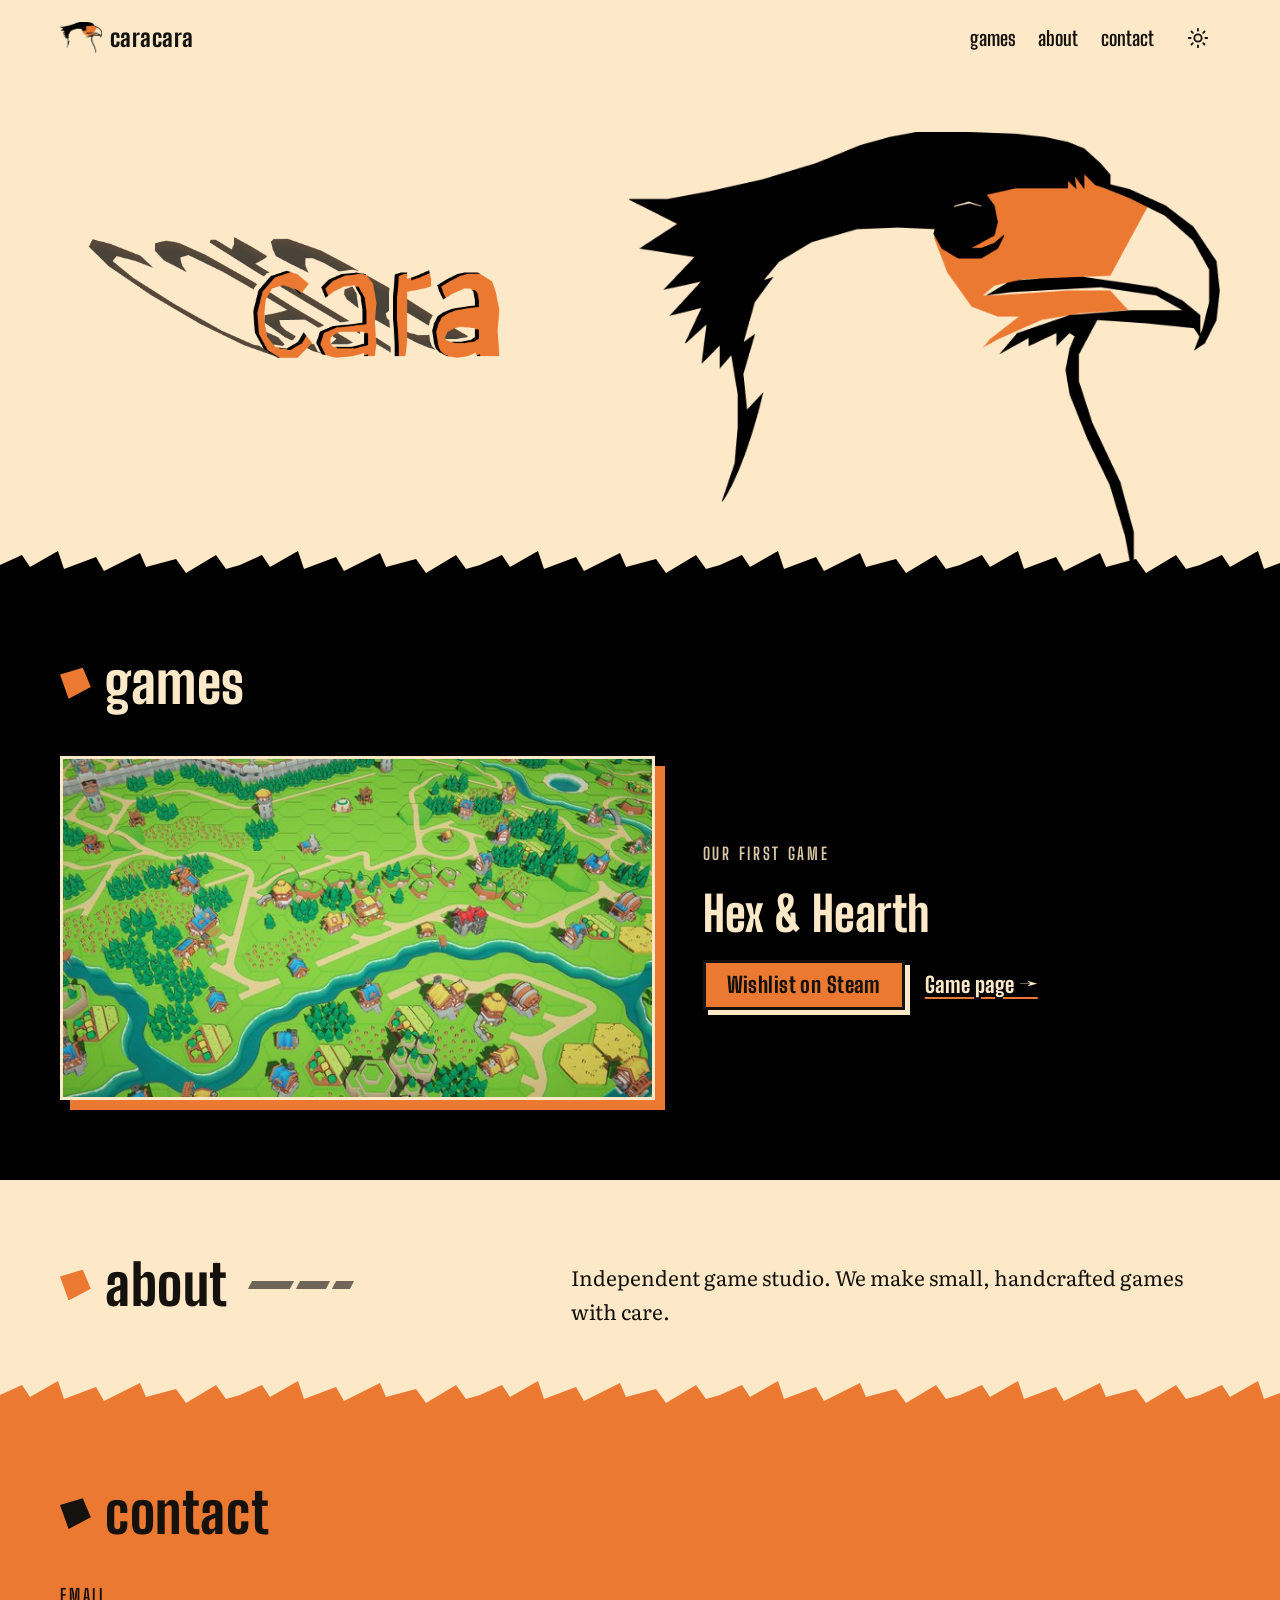
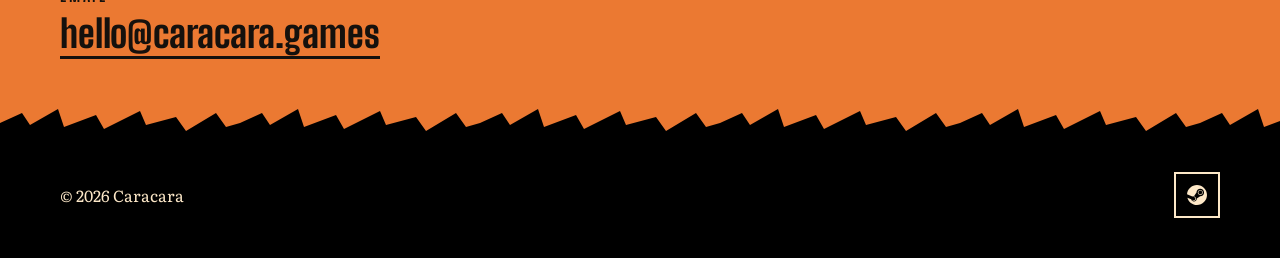
==== index.html @ bdda9348 "caracara.games: the studio page and the Hex & Hearth page, from Claude Design's handoff Steam app 52" ====
<!doctype html>
<html lang="en">
<head>
  <meta charset="utf-8">
  <meta name="viewport" content="width=device-width, initial-scale=1">
  <title>Caracara — independent game studio</title>
  <meta name="description" content="Caracara is an independent game studio.">
  <meta name="theme-color" content="#FDE8C8">
  <link rel="canonical" href="https://caracara.games/">
  <link rel="icon" type="image/png" href="assets/img/caracara-mark.png">
  <meta property="og:type" content="website">
  <meta property="og:title" content="Caracara">
  <meta property="og:description" content="Independent game studio.">
  <meta property="og:url" content="https://caracara.games/">
  <meta property="og:image" content="https://caracara.games/assets/img/og-image.png">
  <meta name="twitter:card" content="summary_large_image">
  <script>try{var t=localStorage.getItem("caracara-theme");if(t)document.documentElement.dataset.theme=t}catch(e){}</script>
  <link rel="preconnect" href="https://fonts.googleapis.com">
  <link rel="preconnect" href="https://fonts.gstatic.com" crossorigin>
  <link rel="stylesheet" href="https://fonts.googleapis.com/css2?family=Big+Shoulders+Display:wght@700;800;900&family=Literata:ital,opsz,wght@0,7..72,400;0,7..72,600;1,7..72,400&display=swap">
  <link rel="stylesheet" href="styles.css">
</head>
<body>
  <a class="skip" href="#main">Skip to content</a>

  <div class="plate">
    <header class="site-header">
      <div class="wrap">
        <a class="home" href="#top" aria-label="Caracara, home"><img src="assets/img/caracara-mark.png" alt="" width="684" height="521">caracara</a>
        <nav class="nav" aria-label="Main">
          <a href="#games">games</a>
          <a href="#about" class="hide-sm">about</a>
          <a href="#contact">contact</a>
          <button class="theme-toggle" type="button" aria-label="Toggle dark theme" aria-pressed="false">
            <svg class="sun" viewBox="0 0 24 24" fill="none" stroke="currentColor" stroke-width="2" stroke-linecap="round" aria-hidden="true"><circle cx="12" cy="12" r="4"/><path d="M12 2v2M12 20v2M4.9 4.9l1.4 1.4M17.7 17.7l1.4 1.4M2 12h2M20 12h2M4.9 19.1l1.4-1.4M17.7 6.3l1.4-1.4"/></svg>
            <svg class="moon" viewBox="0 0 24 24" fill="none" stroke="currentColor" stroke-width="2" stroke-linejoin="round" aria-hidden="true"><path d="M20 14.5A8 8 0 1 1 9.5 4a6.5 6.5 0 0 0 10.5 10.5z"/></svg>
          </button>
        </nav>
      </div>
    </header>

    <section id="top" class="hero" aria-label="Caracara">
      <div class="wrap">
        <div class="hero-copy">
          <h1>
            <img class="wordmark" src="assets/img/caracara-wordmark-2x.png"
                 srcset="assets/img/caracara-wordmark.png 325w, assets/img/caracara-wordmark-2x.png 650w, assets/img/caracara-wordmark-3x.png 974w"
                 sizes="(max-width: 800px) 90vw, 440px" alt="Caracara" width="650" height="180">
          </h1>
        </div>
        <img class="hero-bird" src="assets/img/caracara-mark-2x.png"
             srcset="assets/img/caracara-mark.png 684w, assets/img/caracara-mark-2x.png 1367w, assets/img/caracara-mark-3x.png 2051w"
             sizes="(max-width: 800px) 90vw, 620px" alt="" width="1367" height="1042" fetchpriority="high">
      </div>
    </section>
  </div>

  <main id="main">
    <section id="games" class="section games jag" aria-labelledby="games-title">
      <div class="wrap">
        <h2 class="section-title" id="games-title"><span class="shard" aria-hidden="true"></span>games</h2>
        <ul class="game-list">
          <!-- Duplicate this <li> for each new game -->
          <li class="game-item">
            <a class="capsule" href="games/hex-and-hearth/" tabindex="-1" aria-hidden="true">
              <!-- Stand-in: a still from the game. Swap for the Steam main capsule (616×353, and 1232×706 for 2x) when it exists. -->
              <img src="assets/img/hex-and-hearth-capsule.jpg" srcset="assets/img/hex-and-hearth-capsule.jpg 616w, assets/img/hex-and-hearth-capsule-2x.jpg 1232w"
                   sizes="(max-width: 800px) 92vw, 600px" alt="" width="616" height="353" loading="lazy">
            </a>
            <div>
              <p class="eyebrow">Our first game</p>
              <h3>Hex &amp; Hearth</h3>
              <div class="actions">
                <a class="btn" href="https://store.steampowered.com/app/5249590/" rel="noopener">Wishlist on Steam</a>
                <a class="link-arrow" href="games/hex-and-hearth/">Game page →</a>
              </div>
            </div>
          </li>
        </ul>
      </div>
    </section>

    <section id="about" class="section" aria-labelledby="about-title">
      <div class="wrap about-grid">
        <h2 class="section-title" id="about-title"><span class="shard" aria-hidden="true"></span>about<span class="streaks" aria-hidden="true"><span></span><span></span><span></span></span></h2>
        <div>
          <!-- SWAP: studio story -->
          <p>Independent game studio. We make small, handcrafted games with care.</p>
        </div>
      </div>
    </section>

    <section id="contact" class="section contact jag" aria-labelledby="contact-title">
      <div class="wrap">
        <h2 class="section-title" id="contact-title"><span class="shard" aria-hidden="true"></span>contact</h2>
        <div class="contact-grid">
          <div>
            <h3>Email</h3>
            <!-- This address must receive mail: set it up at the domain host (a forward to your inbox is enough) -->
            <a href="mailto:hello@caracara.games">hello@caracara.games</a>
          </div>
          <!-- Press kit (add back when ready):
          <div>
            <h3>Press kit</h3>
            <a href="#">Download the press kit</a>
          </div>
          -->
        </div>
      </div>
    </section>
  </main>

  <footer class="site-footer jag">
    <div class="wrap">
      <small>© <span id="y">2026</span> Caracara</small>
      <!-- Social links: only Steam is live. To add one, move its <li> out of the comment below and put the real URL in. -->
      <ul class="social">
        <li><a href="https://store.steampowered.com/app/5249590/" rel="noopener"><svg viewBox="0 0 24 24" aria-hidden="true"><path d="M11.979 0C5.678 0 .511 4.86.022 11.037l6.432 2.658c.545-.371 1.203-.59 1.912-.59.063 0 .125.004.188.006l2.861-4.142V8.91c0-2.495 2.028-4.524 4.524-4.524 2.494 0 4.524 2.031 4.524 4.527s-2.03 4.525-4.524 4.525h-.105l-4.076 2.911c0 .052.004.105.004.159 0 1.875-1.515 3.396-3.39 3.396-1.635 0-3.016-1.173-3.331-2.727L.436 15.27C1.862 20.307 6.486 24 11.979 24c6.627 0 11.999-5.373 11.999-12S18.605 0 11.979 0zM7.54 18.21l-1.473-.61c.262.543.714.999 1.314 1.25 1.297.539 2.793-.076 3.332-1.375.263-.63.264-1.319.005-1.949s-.75-1.121-1.377-1.383c-.624-.26-1.29-.249-1.878-.03l1.523.63c.956.4 1.409 1.5 1.009 2.455-.397.957-1.497 1.41-2.454 1.012H7.54zm11.415-9.303c0-1.662-1.353-3.015-3.015-3.015-1.665 0-3.015 1.353-3.015 3.015 0 1.665 1.35 3.015 3.015 3.015 1.663 0 3.015-1.35 3.015-3.015zm-5.273-.005c0-1.252 1.013-2.266 2.265-2.266 1.249 0 2.266 1.014 2.266 2.266 0 1.251-1.017 2.265-2.266 2.265-1.253 0-2.265-1.014-2.265-2.265z"/></svg><span class="sr-only">Hex &amp; Hearth on Steam</span></a></li>
        <!--
        <li><a href="https://bsky.app/profile/caracara.games" rel="noopener"><svg viewBox="0 0 24 24" aria-hidden="true"><path d="M12 10.8c-1.087-2.114-4.046-6.053-6.798-7.995C2.566.944 1.561 1.266.902 1.565.139 1.908 0 3.08 0 3.768c0 .69.378 5.65.624 6.479.815 2.736 3.713 3.66 6.383 3.364.136-.02.275-.039.415-.056-.138.022-.276.04-.415.056-3.912.58-7.387 2.005-2.83 7.078 5.013 5.19 6.87-1.113 7.823-4.308.953 3.195 2.05 9.271 7.733 4.308 4.267-4.308 1.172-6.498-2.74-7.078a8.741 8.741 0 0 1-.415-.056c.14.017.279.036.415.056 2.67.297 5.568-.628 6.383-3.364.246-.828.624-5.79.624-6.478 0-.69-.139-1.861-.902-2.206-.659-.298-1.664-.62-4.3 1.24C16.046 4.748 13.087 8.687 12 10.8Z"/></svg><span class="sr-only">Bluesky</span></a></li>
        <li><a href="https://discord.gg/INVITE" rel="noopener"><svg viewBox="0 0 24 24" aria-hidden="true"><path d="M20.317 4.3698a19.7913 19.7913 0 00-4.8851-1.5152.0741.0741 0 00-.0785.0371c-.211.3753-.4447.8648-.6083 1.2495-1.8447-.2762-3.68-.2762-5.4868 0-.1636-.3933-.4058-.8742-.6177-1.2495a.077.077 0 00-.0785-.037 19.7363 19.7363 0 00-4.8852 1.515.0699.0699 0 00-.0321.0277C.5334 9.0458-.319 13.5799.0992 18.0578a.0824.0824 0 00.0312.0561c2.0528 1.5076 4.0413 2.4228 5.9929 3.0294a.0777.0777 0 00.0842-.0276c.4616-.6304.8731-1.2952 1.226-1.9942a.076.076 0 00-.0416-.1057c-.6528-.2476-1.2743-.5495-1.8722-.8923a.077.077 0 01-.0076-.1277c.1258-.0943.2517-.1923.3718-.2914a.0743.0743 0 01.0776-.0105c3.9278 1.7933 8.18 1.7933 12.0614 0a.0739.0739 0 01.0785.0095c.1202.099.246.1981.3728.2924a.077.077 0 01-.0066.1276 12.2986 12.2986 0 01-1.873.8914.0766.0766 0 00-.0407.1067c.3604.698.7719 1.3628 1.225 1.9932a.076.076 0 00.0842.0286c1.961-.6067 3.9495-1.5219 6.0023-3.0294a.077.077 0 00.0313-.0552c.5004-5.177-.8382-9.6739-3.5485-13.6604a.061.061 0 00-.0312-.0286zM8.02 15.3312c-1.1825 0-2.1569-1.0857-2.1569-2.419 0-1.3332.9555-2.4189 2.157-2.4189 1.2108 0 2.1757 1.0952 2.1568 2.419 0 1.3332-.9555 2.4189-2.1569 2.4189zm7.9748 0c-1.1825 0-2.1569-1.0857-2.1569-2.419 0-1.3332.9554-2.4189 2.1569-2.4189 1.2108 0 2.1757 1.0952 2.1568 2.419 0 1.3332-.946 2.4189-2.1568 2.4189Z"/></svg><span class="sr-only">Discord</span></a></li>
        <li><a href="https://www.youtube.com/@caracaragames" rel="noopener"><svg viewBox="0 0 24 24" aria-hidden="true"><path d="M23.498 6.186a3.016 3.016 0 0 0-2.122-2.136C19.505 3.545 12 3.545 12 3.545s-7.505 0-9.377.505A3.017 3.017 0 0 0 .502 6.186C0 8.07 0 12 0 12s0 3.93.502 5.814a3.016 3.016 0 0 0 2.122 2.136c1.871.505 9.376.505 9.376.505s7.505 0 9.377-.505a3.015 3.015 0 0 0 2.122-2.136C24 15.93 24 12 24 12s0-3.93-.502-5.814zM9.545 15.568V8.432L15.818 12l-6.273 3.568z"/></svg><span class="sr-only">YouTube</span></a></li>
        <li><a href="https://x.com/caracaragames" rel="noopener"><svg viewBox="0 0 24 24" aria-hidden="true"><path d="M18.901 1.153h3.68l-8.04 9.19L24 22.846h-7.406l-5.8-7.584-6.638 7.584H.474l8.6-9.83L0 1.154h7.594l5.243 6.932ZM17.61 20.644h2.039L6.486 3.24H4.298Z"/></svg><span class="sr-only">X</span></a></li>
        -->
      </ul>
    </div>
  </footer>

  <script>
    (function () {
      var root = document.documentElement, btn = document.querySelector(".theme-toggle");
      function isDark() { return root.dataset.theme ? root.dataset.theme === "dark" : matchMedia("(prefers-color-scheme: dark)").matches; }
      function sync() { var d = isDark(); root.dataset.theme = d ? "dark" : "light"; btn.setAttribute("aria-pressed", d); }
      sync();
      btn.addEventListener("click", function () {
        root.dataset.theme = isDark() ? "light" : "dark";
        try { localStorage.setItem("caracara-theme", root.dataset.theme); } catch (e) {}
        sync();
      });
      document.getElementById("y").textContent = new Date().getFullYear();
    })();
  </script>
</body>
</html>
---- styles.css ----
/* Caracara — studio site (caracara.games)
   Palette and shapes taken from the logo: cream paper, black ink, caracará orange,
   angular cut forms and crest-like jagged edges, in the spirit of Northeastern woodcut prints. */

:root {
  --cream: #FDE8C8;
  --ink: #15110D;
  --orange: #EB7932;
  --feather: #4B453D;

  --bg: var(--cream);
  --fg: var(--ink);
  --muted: #4B453D;
  --band: #000;
  --band-fg: var(--cream);
  --band-muted: #D9C6A5;
  --foot: #000;

  --display: "Big Shoulders Display", "Arial Narrow", Impact, sans-serif;
  --body: "Literata", Georgia, "Times New Roman", serif;
  --jag: url("data:image/svg+xml,%3Csvg xmlns='http://www.w3.org/2000/svg' width='240' height='28' viewBox='0 0 240 28'%3E%3Cpath d='M0 28V14L22 4l8 12L58 0l6 18 32-12 8 14L140 2l6 14 30-8 10 14 30-18 10 14 14-4v14z'/%3E%3C/svg%3E");
  color-scheme: light;
}
@media (prefers-color-scheme: dark) {
  :root:not([data-theme="light"]) {
    --bg: #000; --fg: var(--cream); --muted: #D9C6A5;
    --band: #000; --band-muted: #D9C6A5;
    color-scheme: dark;
  }
}
:root[data-theme="dark"] {
  --bg: #000; --fg: var(--cream); --muted: #D9C6A5;
  --band: #000; --band-muted: #D9C6A5;
  color-scheme: dark;
}

*, *::before, *::after { box-sizing: border-box; }
html { scroll-behavior: smooth; -webkit-text-size-adjust: 100%; }
body { margin: 0; background: var(--bg); color: var(--fg); font: 400 1.125rem/1.65 var(--body); }
img, svg { display: block; max-width: 100%; height: auto; }
a { color: inherit; text-decoration-color: var(--orange); text-decoration-thickness: 3px; text-underline-offset: .2em; }
a:hover { color: inherit; text-decoration-color: currentColor; }
:focus-visible { outline: 3px solid var(--orange); outline-offset: 3px; }

.skip { position: absolute; left: 1rem; top: -4rem; z-index: 10; background: var(--ink); color: var(--cream); padding: .5rem 1rem; }
.skip:focus { top: 1rem; }
.sr-only { position: absolute; width: 1px; height: 1px; margin: -1px; padding: 0; border: 0; overflow: hidden; clip: rect(0 0 0 0); white-space: nowrap; }
.wrap { width: min(1160px, 100% - 2.5rem); margin-inline: auto; }

/* Jagged, crest-like top edge. The band's own background shows through the mask. */
.jag { position: relative; }
.jag::before {
  content: ""; position: absolute; left: 0; right: 0; bottom: calc(100% - 1px); height: 28px;
  background: inherit;
  -webkit-mask: var(--jag) repeat-x 0 0 / 240px 28px;
          mask: var(--jag) repeat-x 0 0 / 240px 28px;
}

/* Orange cut shard, like the facial patch in the mark */
.shard { display: inline-block; width: .55em; aspect-ratio: 1; background: var(--orange); clip-path: polygon(0 22%, 74% 0, 100% 62%, 28% 100%); flex: none; }

/* Hero plate: stays cream in both themes, like the printed logo */
.plate { background: var(--cream); color: var(--ink); overflow: hidden; }
.plate a { color: var(--ink); }
.site-header { padding-block: 1rem; }
.site-header .wrap { display: flex; align-items: center; justify-content: space-between; gap: 1rem; }
.home { display: flex; align-items: center; gap: .5rem; text-decoration: none; font: 800 1.5rem/1 var(--display); letter-spacing: .02em; text-transform: lowercase; }
.home img { width: 42px; }
.nav { display: flex; align-items: center; gap: .25rem 1.4rem; flex-wrap: wrap; justify-content: flex-end; }
.nav a { font: 700 1.25rem/1 var(--display); text-transform: lowercase; text-decoration: none; padding: .5rem 0; }
.nav a:hover { text-decoration: underline; text-decoration-color: var(--orange); }
.theme-toggle { display: grid; place-items: center; width: 44px; height: 44px; border: 0; padding: 0; background: transparent; color: var(--ink); cursor: pointer; }
.theme-toggle svg { width: 22px; height: 22px; }
.theme-toggle .moon { display: none; }
:root[data-theme="dark"] .theme-toggle .sun { display: none; }
:root[data-theme="dark"] .theme-toggle .moon { display: block; }

.hero .wrap {
  display: grid; align-items: end; gap: 1rem 2rem;
  grid-template-columns: minmax(0, 1fr) minmax(0, 1.1fr);
  padding-top: clamp(1.5rem, 5vw, 3.5rem);
}
.hero-copy { align-self: center; padding-bottom: clamp(3rem, 8vw, 6rem); }
.hero h1 { margin: 0 0 1.25rem; }
.wordmark { width: min(440px, 100%); }
.tagline { margin: 0; max-width: 24ch; font: 400 clamp(1.3rem, 2.6vw, 1.7rem)/1.35 var(--body); text-wrap: balance; }
.origin { display: flex; align-items: center; gap: .6rem; margin: 1.5rem 0 0; font: 700 1.1rem/1 var(--display); letter-spacing: .16em; text-transform: uppercase; color: var(--feather); }
.hero-bird { justify-self: end; width: min(620px, 100%); margin-bottom: -4px; }

/* Sections */
.section { padding-block: clamp(3rem, 7vw, 5rem); }
.section-title {
  display: flex; align-items: center; gap: .9rem;
  margin: 0 0 clamp(2rem, 5vw, 3rem);
  font: 800 clamp(2.25rem, 6vw, 3.5rem)/.9 var(--display); text-transform: lowercase; letter-spacing: .01em;
}

/* Feather streaks, echoing the trails behind the wordmark */
.streaks { display: flex; gap: 6px; transform: skewX(-28deg); margin-left: .5rem; }
.streaks span { width: 42px; height: 8px; background: var(--feather); opacity: .8; }
.streaks span:nth-child(2) { width: 30px; }
.streaks span:nth-child(3) { width: 18px; }

/* Games band */
.games { background: var(--band); color: var(--band-fg); }
.game-list { list-style: none; margin: 0; padding: 0; display: grid; gap: clamp(2.5rem, 6vw, 4rem); }
.game-item { display: grid; gap: clamp(1.5rem, 4vw, 3rem); grid-template-columns: minmax(0, 1.15fr) minmax(0, 1fr); align-items: center; }
.capsule { display: block; border: 3px solid var(--band-fg); box-shadow: 10px 10px 0 var(--orange); background: #EADBB8; }
.capsule img { width: 100%; aspect-ratio: 616 / 353; object-fit: cover; }
.eyebrow { margin: 0 0 .4rem; font: 700 1.05rem/1 var(--display); letter-spacing: .16em; text-transform: uppercase; color: var(--band-muted); }
.game-item h3 { margin: 0 0 1.5rem; font: 800 clamp(2rem, 4.5vw, 3rem)/.95 var(--display); }
.game-item p { margin: 0 0 1.75rem; max-width: 42ch; text-wrap: pretty; }
.actions { display: flex; flex-wrap: wrap; gap: 1rem 1.25rem; align-items: center; }

/* Stamp buttons: flat ink block with a hard offset print shadow */
.btn {
  display: inline-flex; align-items: center; gap: .55rem; min-height: 50px; padding: .6rem 1.3rem;
  font: 800 1.35rem/1 var(--display); letter-spacing: .02em; text-decoration: none;
  color: var(--ink); background: var(--orange);
  border: 3px solid var(--ink); box-shadow: 5px 5px 0 var(--band-fg);
  transition: transform .12s ease, box-shadow .12s ease;
}
.btn:hover { color: var(--ink); transform: translate(-2px, -2px); box-shadow: 7px 7px 0 var(--band-fg); }
.btn:active { transform: translate(3px, 3px); box-shadow: 2px 2px 0 var(--band-fg); }
.btn svg { width: 1.1em; height: 1.1em; fill: currentColor; }
.link-arrow { font: 800 1.35rem/1 var(--display); text-decoration: underline; text-decoration-color: var(--orange); padding: .6rem 0; }

/* About */
.about-grid { display: grid; gap: 1.5rem 3rem; grid-template-columns: minmax(0, 1fr) minmax(0, 1.4fr); align-items: start; }
.about-grid .section-title { margin: 0; }
.about-grid p { margin: 0 0 1rem; max-width: 58ch; font-size: clamp(1.15rem, 2vw, 1.3rem); text-wrap: pretty; }
.about-grid p:last-child { margin: 0; }

/* Contact band: orange with black ink */
.contact { background: var(--orange); color: var(--ink); }
.contact a { color: var(--ink); text-decoration-color: var(--ink); }
.contact .section-title .shard { background: var(--ink); }
.contact-grid { display: grid; gap: 2rem 3rem; grid-template-columns: repeat(auto-fit, minmax(min(100%, 320px), 1fr)); }
.contact-grid h3 { margin: 0 0 .5rem; font: 700 1.1rem/1 var(--display); letter-spacing: .16em; text-transform: uppercase; }
.contact-grid a { font: 800 clamp(1.6rem, 4vw, 2.4rem)/1.1 var(--display); overflow-wrap: anywhere; }

/* Footer */
.site-footer { background: var(--foot); color: var(--cream); padding-block: 2.25rem 2.5rem; }
.site-footer .wrap { display: flex; flex-wrap: wrap; align-items: center; justify-content: space-between; gap: 1rem; }
.site-footer small { font-size: 1rem; }
.social { display: flex; flex-wrap: wrap; gap: .6rem; list-style: none; margin: 0; padding: 0; }
.social a {
  position: relative; display: grid; place-items: center; width: 46px; height: 46px;
  color: var(--cream); border: 2px solid var(--cream);
  transition: background .12s ease, color .12s ease;
}
.social a:hover, .social a:focus-visible { background: var(--orange); color: var(--ink); border-color: var(--orange); }
.social svg { width: 20px; height: 20px; fill: currentColor; }

@media (max-width: 800px) {
  .hero .wrap, .game-item, .about-grid { grid-template-columns: 1fr; }
  .hero-copy { padding-bottom: 0; }
  .hero-bird { justify-self: center; width: min(460px, 92%); }
  .nav a.hide-sm { display: none; }
}
@media (prefers-reduced-motion: reduce) {
  html { scroll-behavior: auto; }
  * { transition: none !important; }
}
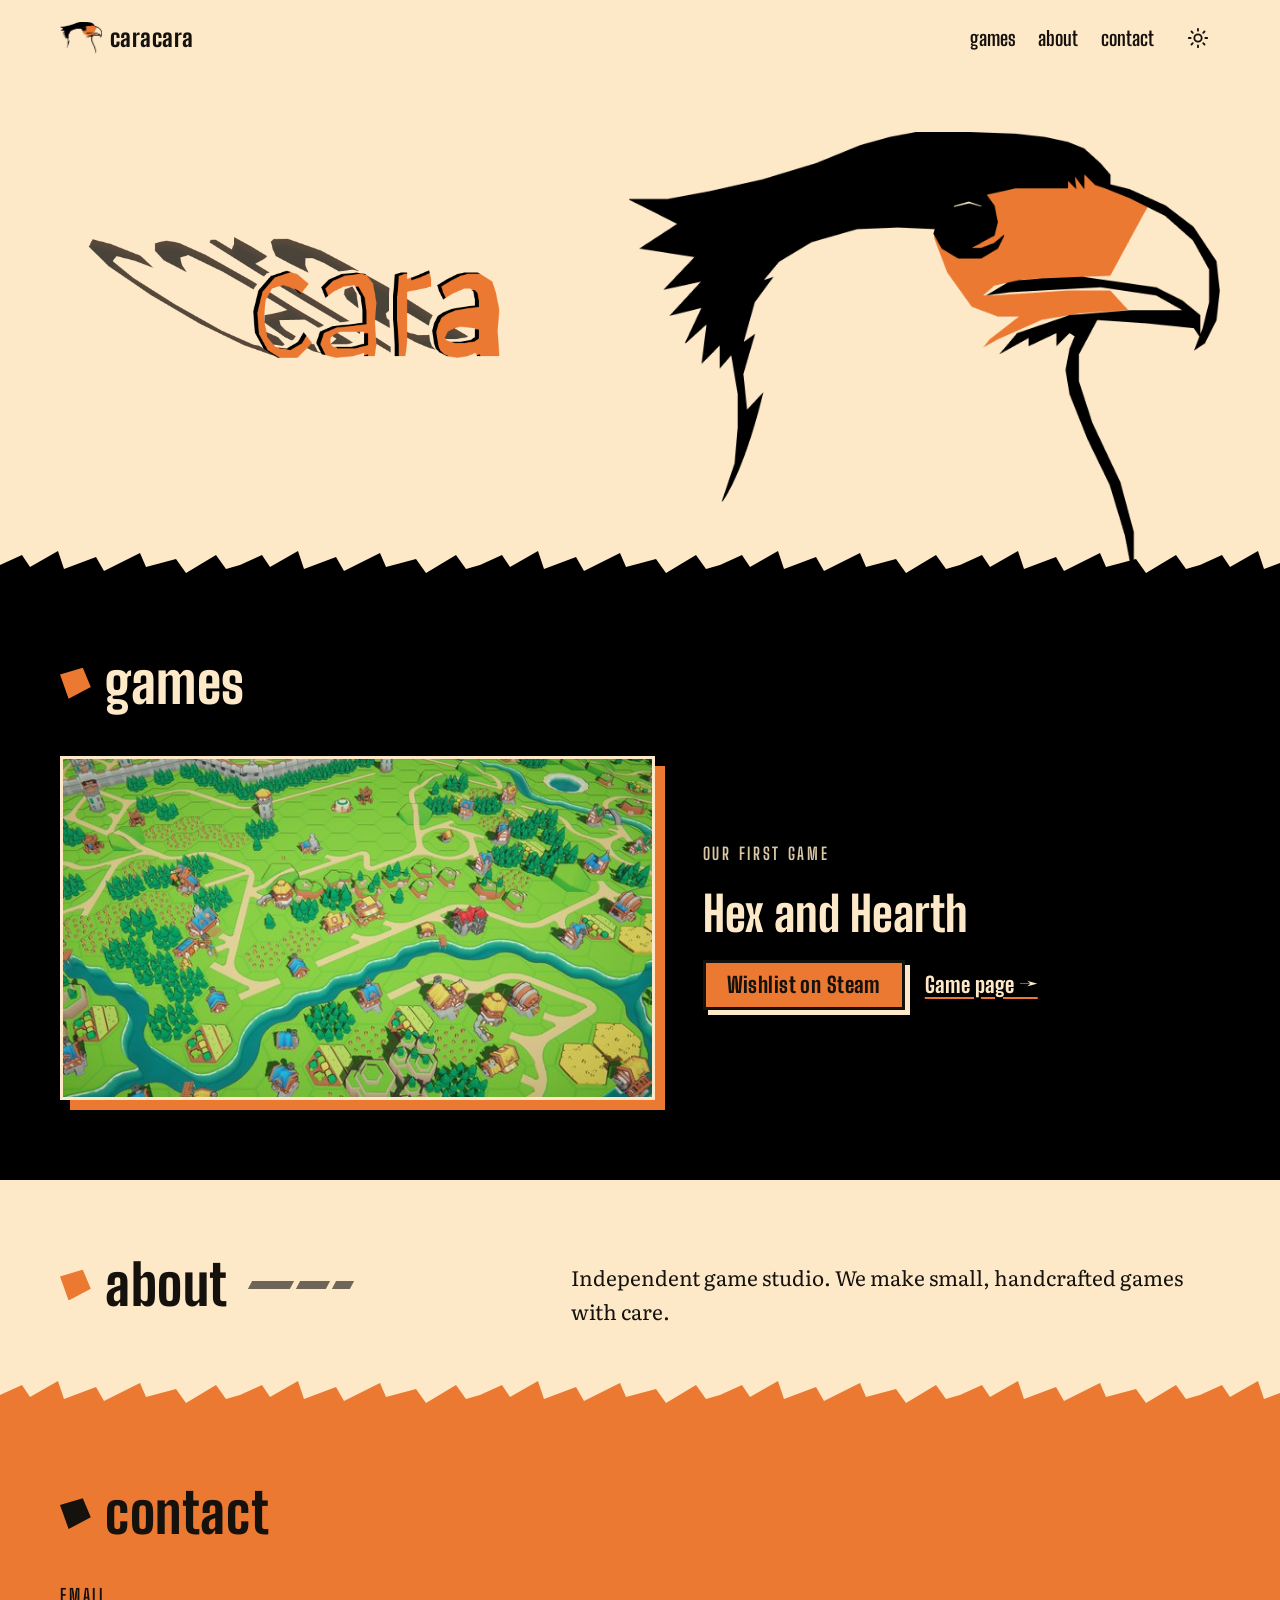
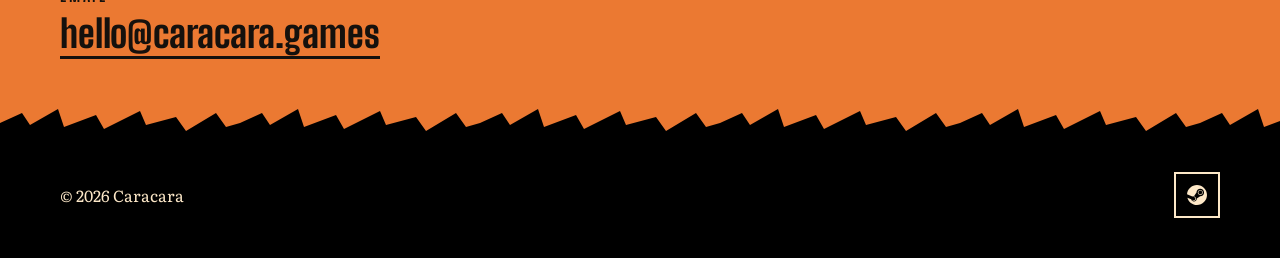
==== commit 51af3b15: "The game is "Hex and Hearth" now, spelled out Co-Authored-By: Claude Opus 5.5 <noreply@anthropic.com" ====
--- a/index.html
+++ b/index.html
@@ -69,7 +69,7 @@
             </a>
             <div>
               <p class="eyebrow">Our first game</p>
-              <h3>Hex &amp; Hearth</h3>
+              <h3>Hex and Hearth</h3>
               <div class="actions">
                 <a class="btn" href="https://store.steampowered.com/app/5249590/" rel="noopener">Wishlist on Steam</a>
                 <a class="link-arrow" href="games/hex-and-hearth/">Game page →</a>
@@ -115,7 +115,7 @@
       <small>© <span id="y">2026</span> Caracara</small>
       <!-- Social links: only Steam is live. To add one, move its <li> out of the comment below and put the real URL in. -->
       <ul class="social">
-        <li><a href="https://store.steampowered.com/app/5249590/" rel="noopener"><svg viewBox="0 0 24 24" aria-hidden="true"><path d="M11.979 0C5.678 0 .511 4.86.022 11.037l6.432 2.658c.545-.371 1.203-.59 1.912-.59.063 0 .125.004.188.006l2.861-4.142V8.91c0-2.495 2.028-4.524 4.524-4.524 2.494 0 4.524 2.031 4.524 4.527s-2.03 4.525-4.524 4.525h-.105l-4.076 2.911c0 .052.004.105.004.159 0 1.875-1.515 3.396-3.39 3.396-1.635 0-3.016-1.173-3.331-2.727L.436 15.27C1.862 20.307 6.486 24 11.979 24c6.627 0 11.999-5.373 11.999-12S18.605 0 11.979 0zM7.54 18.21l-1.473-.61c.262.543.714.999 1.314 1.25 1.297.539 2.793-.076 3.332-1.375.263-.63.264-1.319.005-1.949s-.75-1.121-1.377-1.383c-.624-.26-1.29-.249-1.878-.03l1.523.63c.956.4 1.409 1.5 1.009 2.455-.397.957-1.497 1.41-2.454 1.012H7.54zm11.415-9.303c0-1.662-1.353-3.015-3.015-3.015-1.665 0-3.015 1.353-3.015 3.015 0 1.665 1.35 3.015 3.015 3.015 1.663 0 3.015-1.35 3.015-3.015zm-5.273-.005c0-1.252 1.013-2.266 2.265-2.266 1.249 0 2.266 1.014 2.266 2.266 0 1.251-1.017 2.265-2.266 2.265-1.253 0-2.265-1.014-2.265-2.265z"/></svg><span class="sr-only">Hex &amp; Hearth on Steam</span></a></li>
+        <li><a href="https://store.steampowered.com/app/5249590/" rel="noopener"><svg viewBox="0 0 24 24" aria-hidden="true"><path d="M11.979 0C5.678 0 .511 4.86.022 11.037l6.432 2.658c.545-.371 1.203-.59 1.912-.59.063 0 .125.004.188.006l2.861-4.142V8.91c0-2.495 2.028-4.524 4.524-4.524 2.494 0 4.524 2.031 4.524 4.527s-2.03 4.525-4.524 4.525h-.105l-4.076 2.911c0 .052.004.105.004.159 0 1.875-1.515 3.396-3.39 3.396-1.635 0-3.016-1.173-3.331-2.727L.436 15.27C1.862 20.307 6.486 24 11.979 24c6.627 0 11.999-5.373 11.999-12S18.605 0 11.979 0zM7.54 18.21l-1.473-.61c.262.543.714.999 1.314 1.25 1.297.539 2.793-.076 3.332-1.375.263-.63.264-1.319.005-1.949s-.75-1.121-1.377-1.383c-.624-.26-1.29-.249-1.878-.03l1.523.63c.956.4 1.409 1.5 1.009 2.455-.397.957-1.497 1.41-2.454 1.012H7.54zm11.415-9.303c0-1.662-1.353-3.015-3.015-3.015-1.665 0-3.015 1.353-3.015 3.015 0 1.665 1.35 3.015 3.015 3.015 1.663 0 3.015-1.35 3.015-3.015zm-5.273-.005c0-1.252 1.013-2.266 2.265-2.266 1.249 0 2.266 1.014 2.266 2.266 0 1.251-1.017 2.265-2.266 2.265-1.253 0-2.265-1.014-2.265-2.265z"/></svg><span class="sr-only">Hex and Hearth on Steam</span></a></li>
         <!--
         <li><a href="https://bsky.app/profile/caracara.games" rel="noopener"><svg viewBox="0 0 24 24" aria-hidden="true"><path d="M12 10.8c-1.087-2.114-4.046-6.053-6.798-7.995C2.566.944 1.561 1.266.902 1.565.139 1.908 0 3.08 0 3.768c0 .69.378 5.65.624 6.479.815 2.736 3.713 3.66 6.383 3.364.136-.02.275-.039.415-.056-.138.022-.276.04-.415.056-3.912.58-7.387 2.005-2.83 7.078 5.013 5.19 6.87-1.113 7.823-4.308.953 3.195 2.05 9.271 7.733 4.308 4.267-4.308 1.172-6.498-2.74-7.078a8.741 8.741 0 0 1-.415-.056c.14.017.279.036.415.056 2.67.297 5.568-.628 6.383-3.364.246-.828.624-5.79.624-6.478 0-.69-.139-1.861-.902-2.206-.659-.298-1.664-.62-4.3 1.24C16.046 4.748 13.087 8.687 12 10.8Z"/></svg><span class="sr-only">Bluesky</span></a></li>
         <li><a href="https://discord.gg/INVITE" rel="noopener"><svg viewBox="0 0 24 24" aria-hidden="true"><path d="M20.317 4.3698a19.7913 19.7913 0 00-4.8851-1.5152.0741.0741 0 00-.0785.0371c-.211.3753-.4447.8648-.6083 1.2495-1.8447-.2762-3.68-.2762-5.4868 0-.1636-.3933-.4058-.8742-.6177-1.2495a.077.077 0 00-.0785-.037 19.7363 19.7363 0 00-4.8852 1.515.0699.0699 0 00-.0321.0277C.5334 9.0458-.319 13.5799.0992 18.0578a.0824.0824 0 00.0312.0561c2.0528 1.5076 4.0413 2.4228 5.9929 3.0294a.0777.0777 0 00.0842-.0276c.4616-.6304.8731-1.2952 1.226-1.9942a.076.076 0 00-.0416-.1057c-.6528-.2476-1.2743-.5495-1.8722-.8923a.077.077 0 01-.0076-.1277c.1258-.0943.2517-.1923.3718-.2914a.0743.0743 0 01.0776-.0105c3.9278 1.7933 8.18 1.7933 12.0614 0a.0739.0739 0 01.0785.0095c.1202.099.246.1981.3728.2924a.077.077 0 01-.0066.1276 12.2986 12.2986 0 01-1.873.8914.0766.0766 0 00-.0407.1067c.3604.698.7719 1.3628 1.225 1.9932a.076.076 0 00.0842.0286c1.961-.6067 3.9495-1.5219 6.0023-3.0294a.077.077 0 00.0313-.0552c.5004-5.177-.8382-9.6739-3.5485-13.6604a.061.061 0 00-.0312-.0286zM8.02 15.3312c-1.1825 0-2.1569-1.0857-2.1569-2.419 0-1.3332.9555-2.4189 2.157-2.4189 1.2108 0 2.1757 1.0952 2.1568 2.419 0 1.3332-.9555 2.4189-2.1569 2.4189zm7.9748 0c-1.1825 0-2.1569-1.0857-2.1569-2.419 0-1.3332.9554-2.4189 2.1569-2.4189 1.2108 0 2.1757 1.0952 2.1568 2.419 0 1.3332-.946 2.4189-2.1568 2.4189Z"/></svg><span class="sr-only">Discord</span></a></li>
